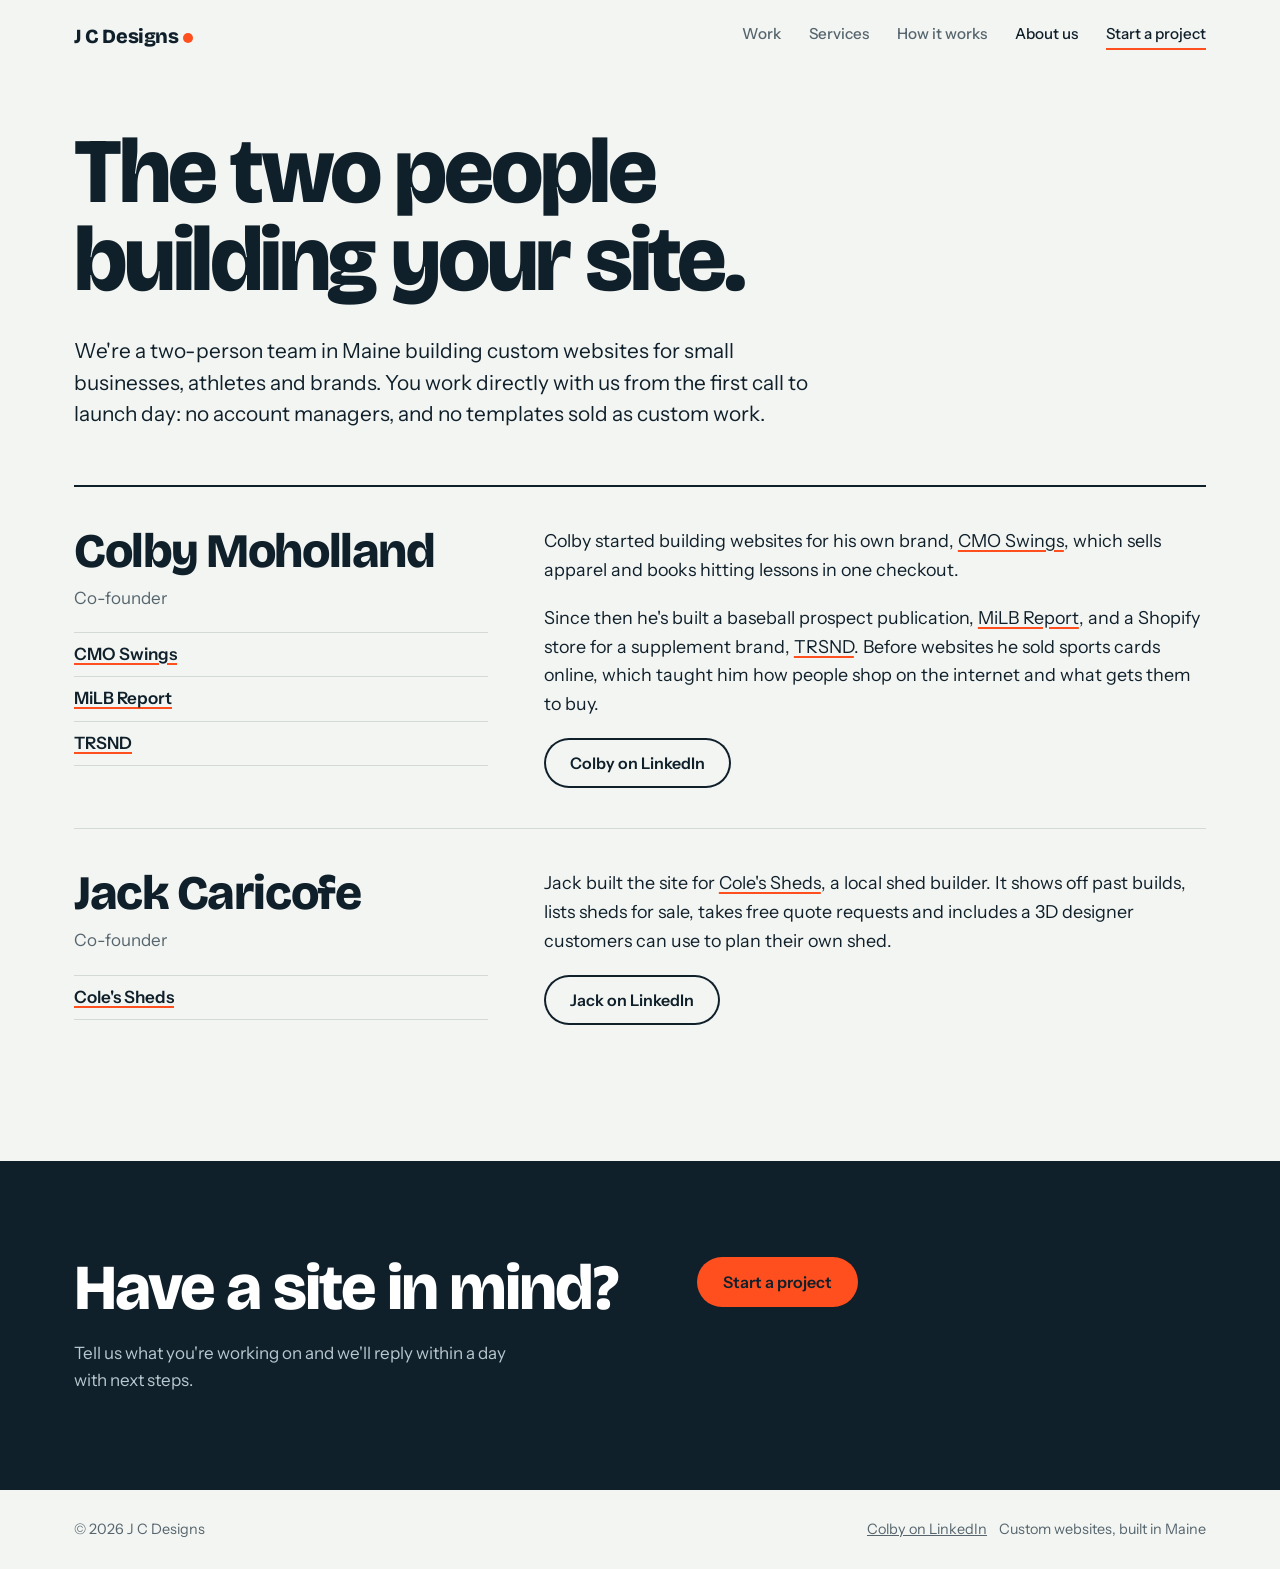
==== about.html @ 10599d2a "Launch J C Designs site" ====
<!doctype html>
<html lang="en">
<head>
<meta charset="utf-8">
<meta name="viewport" content="width=device-width, initial-scale=1">
<title>About us | J C Designs</title>
<meta name="description" content="Colby Moholland and Jack Caricofe build custom websites for small businesses, athletes and brands from Maine.">
<link rel="preconnect" href="https://fonts.googleapis.com">
<link rel="preconnect" href="https://fonts.gstatic.com" crossorigin>
<link href="https://fonts.googleapis.com/css2?family=Bricolage+Grotesque:opsz,wght@12..96,400;12..96,600;12..96,800&family=Instrument+Sans:wght@400;500;600&display=swap" rel="stylesheet">
<link rel="stylesheet" href="styles.css">
</head>
<body>

<header class="site">
  <div class="wrap">
    <a class="logo" href="index.html">J C Designs<span aria-hidden="true"></span></a>
    <nav class="links" aria-label="Main">
      <a href="index.html#work">Work</a>
      <a href="index.html#services">Services</a>
      <a href="index.html#process">How it works</a>
      <a href="about.html" aria-current="page" style="color:var(--ink)">About us</a>
      <a class="nav-cta" href="index.html#contact">Start a project</a>
    </nav>
  </div>
</header>

<main>
  <div class="about-hero wrap">
    <h1>The two people building your site.</h1>
    <p>We're a two-person team in Maine building custom websites for small businesses, athletes and brands. You work directly with us from the first call to launch day: no account managers, and no templates sold as custom work.</p>
  </div>

  <div class="team wrap">
    <section class="person" aria-labelledby="colby">
      <div>
        <h2 id="colby">Colby Moholland</h2>
        <p class="role">Co-founder</p>
        <ul class="built" aria-label="Sites Colby built">
          <li><a href="https://cmoswings.com" target="_blank" rel="noopener">CMO Swings</a></li>
          <li><a href="https://milbreport.com" target="_blank" rel="noopener">MiLB Report</a></li>
          <li><a href="https://trsnd.com" target="_blank" rel="noopener">TRSND</a></li>
        </ul>
      </div>
      <div class="bio">
        <p>Colby started building websites for his own brand, <a href="https://cmoswings.com" target="_blank" rel="noopener">CMO Swings</a>, which sells apparel and books hitting lessons in one checkout.</p>
        <p>Since then he's built a baseball prospect publication, <a href="https://milbreport.com" target="_blank" rel="noopener">MiLB Report</a>, and a Shopify store for a supplement brand, <a href="https://trsnd.com" target="_blank" rel="noopener">TRSND</a>. Before websites he sold sports cards online, which taught him how people shop on the internet and what gets them to buy.</p>
        <a class="btn line" href="https://www.linkedin.com/in/colby-moholland-ba1946391/" target="_blank" rel="noopener">Colby on LinkedIn</a>
      </div>
    </section>

    <section class="person" aria-labelledby="jack">
      <div>
        <h2 id="jack">Jack Caricofe</h2>
        <p class="role">Co-founder</p>
        <ul class="built" aria-label="Sites Jack built">
          <li><a href="https://www.colessheds.com" target="_blank" rel="noopener">Cole's Sheds</a></li>
        </ul>
      </div>
      <div class="bio">
        <p>Jack built the site for <a href="https://www.colessheds.com" target="_blank" rel="noopener">Cole's Sheds</a>, a local shed builder. It shows off past builds, lists sheds for sale, takes free quote requests and includes a 3D designer customers can use to plan their own shed.</p>
        <a class="btn line" href="https://www.linkedin.com/in/jack-caricofe-293b00419/" target="_blank" rel="noopener">Jack on LinkedIn</a>
      </div>
    </section>
  </div>
</main>

<section class="contact">
  <div class="wrap">
    <div>
      <h2>Have a site in mind?</h2>
      <p>Tell us what you're working on and we'll reply within a day with next steps.</p>
    </div>
    <div><a class="btn signal" href="index.html#contact">Start a project</a></div>
  </div>
</section>

<footer>
  <div class="wrap">
    <span>&copy; 2026 J C Designs</span>
    <span><a href="https://www.linkedin.com/in/colby-moholland-ba1946391/" target="_blank" rel="noopener">Colby on LinkedIn</a> &nbsp;&nbsp; Custom websites, built in Maine</span>
  </div>
</footer>

</body>
</html>
---- styles.css ----
/*
  BUSINESS NAME: the working name appears in the <title>, header logo and
  footer of index.html and about.html. Search for "J C Designs".
*/
:root {
  --paper: #F3F5F2;
  --ink: #10202B;
  --slate: #56656D;
  --line: #D3DAD6;
  --signal: #FF4F1F;
  --white: #FFFFFF;
  --display: "Bricolage Grotesque", system-ui, sans-serif;
  --body: "Instrument Sans", system-ui, sans-serif;
  --wrap: 1180px;
}
* { box-sizing: border-box; }
html { scroll-behavior: smooth; }
@media (prefers-reduced-motion: reduce) { html { scroll-behavior: auto; } * { transition: none !important; animation: none !important; } }
body { margin: 0; background: var(--paper); color: var(--ink); font: 400 1.0625rem/1.6 var(--body); -webkit-font-smoothing: antialiased; }
a { color: inherit; }
:focus-visible { outline: 3px solid var(--signal); outline-offset: 3px; border-radius: 4px; }
.wrap { max-width: var(--wrap); margin: 0 auto; padding: 0 24px; }
@media (max-width: 600px) { .wrap { padding: 0 16px; } }

/* Header */
header.site { padding: 22px 0; }
header.site .wrap { display: flex; align-items: center; justify-content: space-between; gap: 16px; }
.logo { font: 800 1.25rem/1 var(--display); letter-spacing: -0.02em; text-decoration: none; }
.logo span { display: inline-block; width: 10px; height: 10px; background: var(--signal); border-radius: 50%; margin-left: 4px; }
nav.links { display: flex; gap: 28px; font-weight: 500; font-size: 0.95rem; }
nav.links a { text-decoration: none; color: var(--slate); }
nav.links a:hover { color: var(--ink); }
@media (max-width: 720px) { nav.links a:not(.nav-cta) { display: none; } }
.nav-cta { color: var(--ink) !important; border-bottom: 2px solid var(--signal); padding-bottom: 2px; }

/* Hero */
.hero { padding-top: 56px; padding-bottom: 40px; }
.hero h1 { font: 800 clamp(2.6rem, 7.2vw, 6rem)/0.95 var(--display); letter-spacing: -0.035em; margin: 0; max-width: 13ch; }
.hero-row { display: flex; justify-content: space-between; align-items: flex-end; gap: 40px; margin-top: 32px; flex-wrap: wrap; }
.hero p { margin: 0; max-width: 46ch; font-size: 1.15rem; color: var(--slate); }
.btn { display: inline-block; background: var(--ink); color: var(--white); text-decoration: none; font: 600 1rem/1 var(--body); padding: 17px 26px; border-radius: 999px; transition: background .15s; }
.btn:hover { background: #22394A; }
.btn.signal { background: var(--signal); color: var(--ink); }
.btn.signal:hover { background: #FF6A40; }

/* Work */
.work { padding: 40px 0 96px; }
.work h2 { font: 800 clamp(2rem, 4.4vw, 3.4rem)/1 var(--display); letter-spacing: -0.03em; margin: 0 0 32px; }
.projects { list-style: none; margin: 0; padding: 0; border-top: 2px solid var(--ink); }
.project { display: grid; grid-template-columns: minmax(0, 1.1fr) minmax(0, 1.6fr) 9.5rem; gap: 32px; align-items: baseline; padding: 28px 0; border-bottom: 1px solid var(--line); }
.project h3 { font: 800 clamp(1.6rem, 3vw, 2.3rem)/1.05 var(--display); letter-spacing: -0.02em; margin: 0; }
.project h3 a { text-decoration: none; }
.project h3 a:hover { text-decoration: underline; text-decoration-color: var(--signal); text-decoration-thickness: 3px; text-underline-offset: 6px; }
.project p { margin: 0 0 6px; color: var(--slate); max-width: 52ch; }
.project .what { font-size: 0.9rem; font-weight: 500; }
.project .visit { justify-self: end; font-weight: 600; white-space: nowrap; text-decoration-color: var(--signal); text-decoration-thickness: 2px; text-underline-offset: 4px; }
@media (max-width: 860px) {
  .project { grid-template-columns: 1fr; gap: 10px; }
  .project .visit { justify-self: start; }
}

/* Sections */
section.block { padding: 88px 0; border-top: 1px solid var(--line); }
.block h2 { font: 800 clamp(2rem, 4.4vw, 3.4rem)/1 var(--display); letter-spacing: -0.03em; margin: 0 0 40px; max-width: 18ch; }
.services { display: grid; grid-template-columns: repeat(2, 1fr); gap: 36px 64px; }
.services h3 { font: 600 1.3rem/1.2 var(--display); margin: 0 0 8px; }
.services p { margin: 0; color: var(--slate); max-width: 46ch; }
@media (max-width: 720px) { .services { grid-template-columns: 1fr; } }

.steps { list-style: none; margin: 0; padding: 0; display: grid; grid-template-columns: repeat(3, 1fr); gap: 48px; counter-reset: s; }
.steps li { counter-increment: s; }
.steps li::before { content: counter(s); display: block; font: 800 3.6rem/1 var(--display); color: var(--signal); margin-bottom: 14px; }
.steps h3 { font: 600 1.3rem/1.2 var(--display); margin: 0 0 8px; }
.steps p { margin: 0; color: var(--slate); }
@media (max-width: 860px) { .steps { grid-template-columns: 1fr; gap: 36px; } }

/* Contact */
.contact { background: var(--ink); color: var(--white); padding: 96px 0; }
.contact .wrap { display: grid; grid-template-columns: 1.1fr 1fr; gap: 64px; align-items: start; }
.contact h2 { font: 800 clamp(2.2rem, 5vw, 4rem)/0.98 var(--display); letter-spacing: -0.03em; margin: 0 0 20px; }
.contact p { color: #B9C7CE; max-width: 42ch; margin: 0; }
form { display: grid; gap: 14px; }
label { font-size: 0.9rem; font-weight: 500; color: #D7E1E6; display: grid; gap: 6px; }
input, textarea, select { font: 400 1rem/1.4 var(--body); color: var(--white); background: #1A2F3D; border: 1px solid #2D4656; border-radius: 10px; padding: 13px 14px; width: 100%; }
textarea { min-height: 120px; resize: vertical; }
input:focus, textarea:focus, select:focus { outline: none; border-color: var(--signal); }
form .btn { justify-self: start; border: 0; cursor: pointer; }
@media (max-width: 860px) { .contact .wrap { grid-template-columns: 1fr; gap: 40px; } }

footer { padding: 28px 0; font-size: 0.9rem; color: var(--slate); }
footer .wrap { display: flex; justify-content: space-between; gap: 16px; flex-wrap: wrap; }

/* About page */
.about-hero { padding-top: 56px; padding-bottom: 32px; }
.about-hero h1 { font: 800 clamp(2.6rem, 7.2vw, 6rem)/0.95 var(--display); letter-spacing: -0.035em; margin: 0 0 32px; max-width: 13ch; }
.about-hero p { margin: 0; font-size: 1.3rem; line-height: 1.5; max-width: 54ch; }
.team { padding-top: 24px; padding-bottom: 96px; }
.person { display: grid; grid-template-columns: minmax(0, 1fr) minmax(0, 1.6fr); gap: 56px; padding: 40px 0; border-top: 2px solid var(--ink); }
.person + .person { border-top-width: 1px; border-top-color: var(--line); }
.person h2 { font: 800 clamp(2rem, 4vw, 3rem)/1 var(--display); letter-spacing: -0.03em; margin: 0 0 10px; }
.person .role { color: var(--slate); margin: 0 0 20px; }
.person .built { margin: 0; padding: 0; list-style: none; }
.person .built li { padding: 8px 0; border-bottom: 1px solid var(--line); font-weight: 600; }
.person .built li:first-child { border-top: 1px solid var(--line); }
.person .bio p { margin: 0 0 1.1em; font-size: 1.12rem; max-width: 58ch; }
.person a { text-decoration-color: var(--signal); text-decoration-thickness: 2px; text-underline-offset: 3px; }
.btn.line { background: transparent; color: var(--ink); box-shadow: inset 0 0 0 2px var(--ink); text-decoration: none; }
.btn.line:hover { background: var(--ink); color: var(--white); }
@media (max-width: 860px) { .person { grid-template-columns: 1fr; gap: 24px; } }

/* Contact form status */
.form-status { margin: 0; min-height: 1.5em; font-weight: 500; color: #D7E1E6; }
.form-status[data-state="sent"] { color: #8FE3B0; }
.form-status[data-state="error"] { color: #FFB199; }
form .btn:disabled { opacity: .7; cursor: default; }
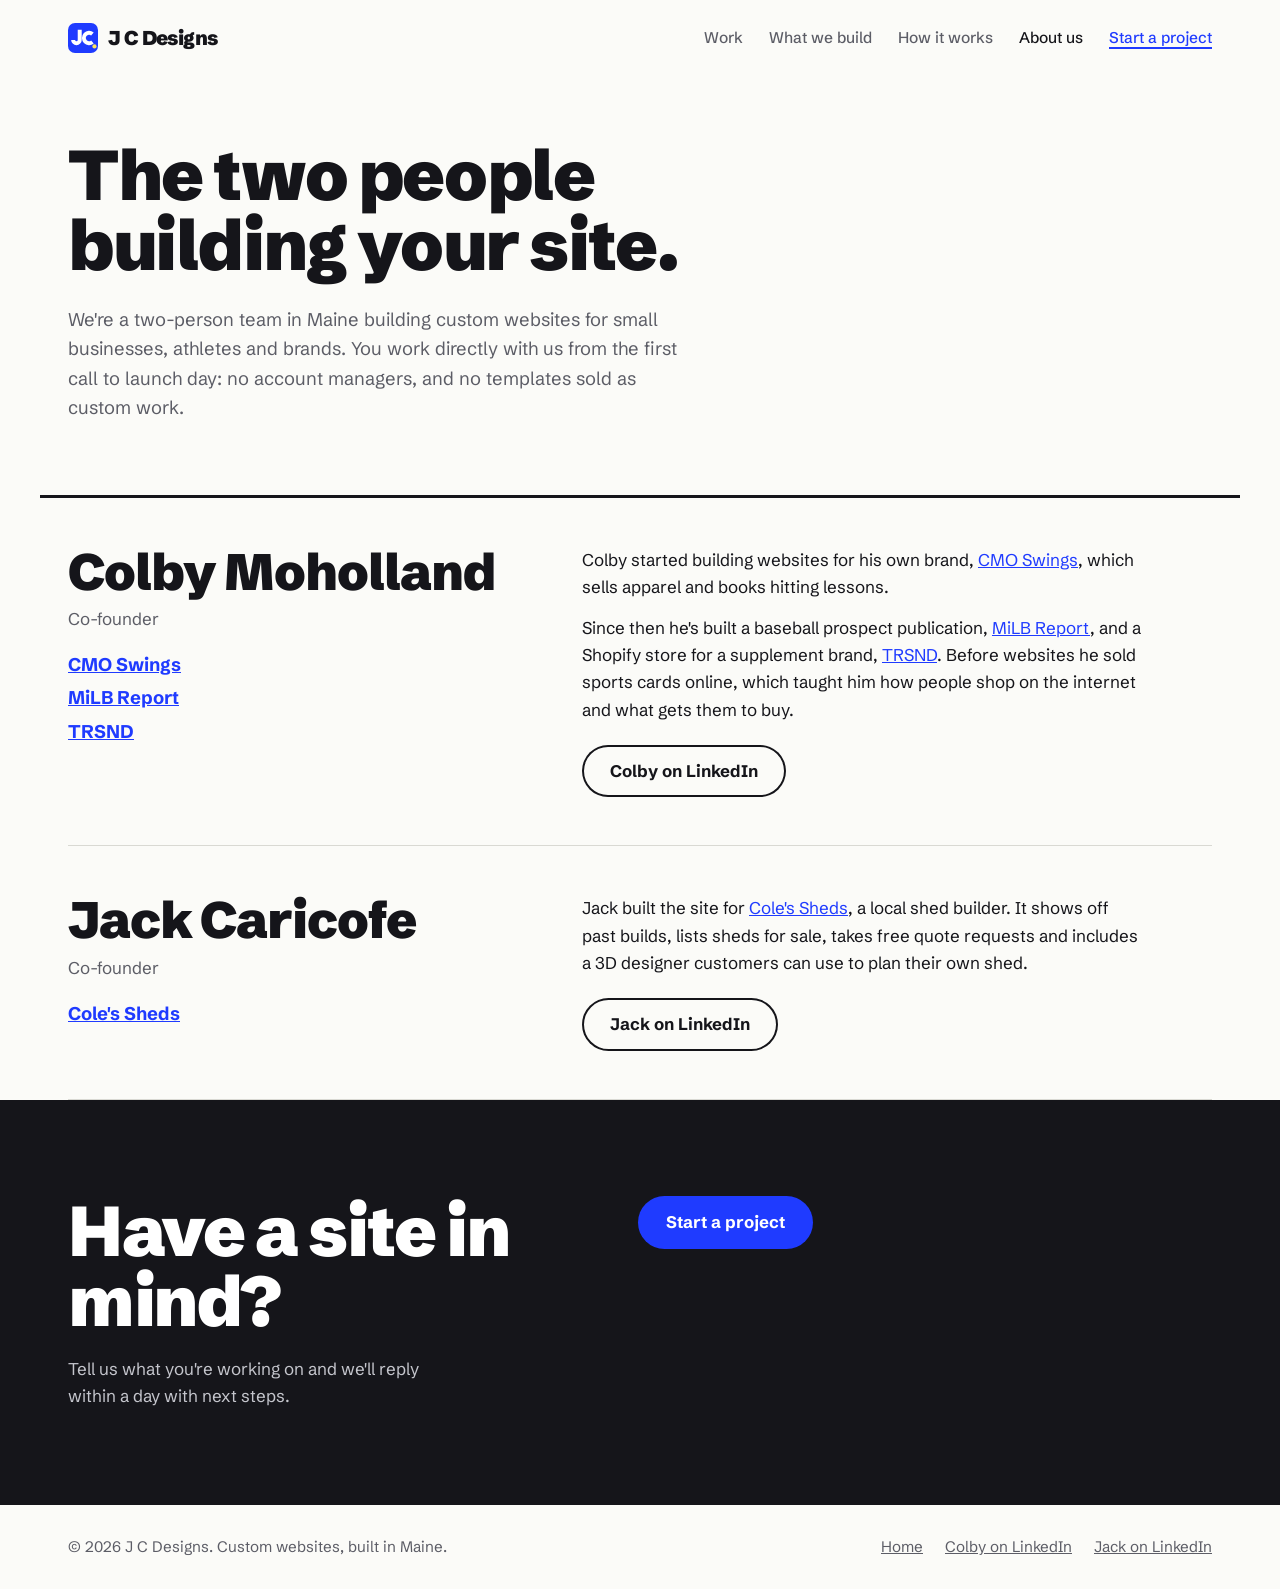
==== commit c5772a60: "Redesign About page to match" ====
--- a/about.html
+++ b/about.html
@@ -7,19 +7,21 @@
 <meta name="description" content="Colby Moholland and Jack Caricofe build custom websites for small businesses, athletes and brands from Maine.">
 <link rel="preconnect" href="https://fonts.googleapis.com">
 <link rel="preconnect" href="https://fonts.gstatic.com" crossorigin>
-<link href="https://fonts.googleapis.com/css2?family=Bricolage+Grotesque:opsz,wght@12..96,400;12..96,600;12..96,800&family=Instrument+Sans:wght@400;500;600&display=swap" rel="stylesheet">
+<link href="https://fonts.googleapis.com/css2?family=Schibsted+Grotesk:wght@400;500;700;900&display=swap" rel="stylesheet">
+<link rel="icon" href="favicon.svg" type="image/svg+xml">
+<link rel="apple-touch-icon" href="apple-touch-icon.png">
 <link rel="stylesheet" href="styles.css">
 </head>
 <body>
 
 <header class="site">
   <div class="wrap">
-    <a class="logo" href="index.html">J C Designs<span aria-hidden="true"></span></a>
+    <a class="logo" href="index.html"><img src="favicon.svg" alt="">J C Designs</a>
     <nav class="links" aria-label="Main">
       <a href="index.html#work">Work</a>
-      <a href="index.html#services">Services</a>
+      <a href="index.html#services">What we build</a>
       <a href="index.html#process">How it works</a>
-      <a href="about.html" aria-current="page" style="color:var(--ink)">About us</a>
+      <a href="about.html" aria-current="page">About us</a>
       <a class="nav-cta" href="index.html#contact">Start a project</a>
     </nav>
   </div>
@@ -43,7 +45,7 @@
         </ul>
       </div>
       <div class="bio">
-        <p>Colby started building websites for his own brand, <a href="https://cmoswings.com" target="_blank" rel="noopener">CMO Swings</a>, which sells apparel and books hitting lessons in one checkout.</p>
+        <p>Colby started building websites for his own brand, <a href="https://cmoswings.com" target="_blank" rel="noopener">CMO Swings</a>, which sells apparel and books hitting lessons.</p>
         <p>Since then he's built a baseball prospect publication, <a href="https://milbreport.com" target="_blank" rel="noopener">MiLB Report</a>, and a Shopify store for a supplement brand, <a href="https://trsnd.com" target="_blank" rel="noopener">TRSND</a>. Before websites he sold sports cards online, which taught him how people shop on the internet and what gets them to buy.</p>
         <a class="btn line" href="https://www.linkedin.com/in/colby-moholland-ba1946391/" target="_blank" rel="noopener">Colby on LinkedIn</a>
       </div>
@@ -71,14 +73,14 @@
       <h2>Have a site in mind?</h2>
       <p>Tell us what you're working on and we'll reply within a day with next steps.</p>
     </div>
-    <div><a class="btn signal" href="index.html#contact">Start a project</a></div>
+    <div><a class="btn" href="index.html#contact">Start a project</a></div>
   </div>
 </section>
 
 <footer>
   <div class="wrap">
-    <span>&copy; 2026 J C Designs</span>
-    <span><a href="https://www.linkedin.com/in/colby-moholland-ba1946391/" target="_blank" rel="noopener">Colby on LinkedIn</a> &nbsp;&nbsp; Custom websites, built in Maine</span>
+    <span>&copy; 2026 J C Designs. Custom websites, built in Maine.</span>
+    <nav aria-label="Footer"><a href="index.html">Home</a><a href="https://www.linkedin.com/in/colby-moholland-ba1946391/" target="_blank" rel="noopener">Colby on LinkedIn</a><a href="https://www.linkedin.com/in/jack-caricofe-293b00419/" target="_blank" rel="noopener">Jack on LinkedIn</a></nav>
   </div>
 </footer>
 
--- a/styles.css
+++ b/styles.css
@@ -1,115 +1,139 @@
 /*
-  BUSINESS NAME: the working name appears in the <title>, header logo and
-  footer of index.html and about.html. Search for "J C Designs".
+  J C Designs. Concept: the address bar. Domains are the work, so they are set big, in hyperlink blue,
+  and turn violet once you've visited them, like any link. Selection yellow is used once: for "your" site.
+  BUSINESS NAME: appears in the <title>, header logo and footer of index.html and about.html. Search for "J C Designs".
 */
 :root {
-  --paper: #F3F5F2;
-  --ink: #10202B;
-  --slate: #56656D;
-  --line: #D3DAD6;
-  --signal: #FF4F1F;
-  --white: #FFFFFF;
-  --display: "Bricolage Grotesque", system-ui, sans-serif;
-  --body: "Instrument Sans", system-ui, sans-serif;
-  --wrap: 1180px;
+  --paper: #fbfbf8;
+  --ink: #15151a;
+  --gray: #5c5d66;
+  --rule: #d9d9d3;
+  --link: #1f3bff;
+  --visited: #6b2bd9;
+  --select: #ffe45c;
+  --font: "Schibsted Grotesk", "Helvetica Neue", Arial, sans-serif;
+  --wrap: 1200px;
 }
 * { box-sizing: border-box; }
 html { scroll-behavior: smooth; }
-@media (prefers-reduced-motion: reduce) { html { scroll-behavior: auto; } * { transition: none !important; animation: none !important; } }
-body { margin: 0; background: var(--paper); color: var(--ink); font: 400 1.0625rem/1.6 var(--body); -webkit-font-smoothing: antialiased; }
+@media (prefers-reduced-motion: reduce) { html { scroll-behavior: auto; } }
+body { margin: 0; background: var(--paper); color: var(--ink); font: 400 1.0625rem/1.6 var(--font); -webkit-font-smoothing: antialiased; }
 a { color: inherit; }
-:focus-visible { outline: 3px solid var(--signal); outline-offset: 3px; border-radius: 4px; }
-.wrap { max-width: var(--wrap); margin: 0 auto; padding: 0 24px; }
-@media (max-width: 600px) { .wrap { padding: 0 16px; } }
+::selection { background: var(--select); color: var(--ink); }
+:focus-visible { outline: 3px solid var(--link); outline-offset: 3px; border-radius: 4px; }
+.wrap { max-width: var(--wrap); margin: 0 auto; padding: 0 28px; }
+@media (max-width: 600px) { .wrap { padding: 0 18px; } }
+.sr { position: absolute; width: 1px; height: 1px; overflow: hidden; clip: rect(0 0 0 0); white-space: nowrap; }
+h1, h2, h3 { margin: 0; letter-spacing: -0.02em; }
 
 /* Header */
 header.site { padding: 22px 0; }
 header.site .wrap { display: flex; align-items: center; justify-content: space-between; gap: 16px; }
-.logo { font: 800 1.25rem/1 var(--display); letter-spacing: -0.02em; text-decoration: none; }
-.logo span { display: inline-block; width: 10px; height: 10px; background: var(--signal); border-radius: 50%; margin-left: 4px; }
-nav.links { display: flex; gap: 28px; font-weight: 500; font-size: 0.95rem; }
-nav.links a { text-decoration: none; color: var(--slate); }
-nav.links a:hover { color: var(--ink); }
-@media (max-width: 720px) { nav.links a:not(.nav-cta) { display: none; } }
-.nav-cta { color: var(--ink) !important; border-bottom: 2px solid var(--signal); padding-bottom: 2px; }
+.logo { display: flex; align-items: center; gap: 10px; font-weight: 900; font-size: 1.25rem; text-decoration: none; letter-spacing: -0.03em; }
+.logo img { width: 30px; height: 30px; }
+nav.links { display: flex; align-items: center; gap: 26px; font-weight: 500; font-size: 0.97rem; }
+nav.links a { text-decoration: none; color: var(--gray); }
+nav.links a:hover, nav.links a[aria-current="page"] { color: var(--ink); }
+nav.links .nav-cta { color: var(--link); text-decoration: underline; text-underline-offset: 4px; text-decoration-thickness: 2px; }
+@media (max-width: 760px) { nav.links a:not(.nav-cta) { display: none; } }
 
-/* Hero */
-.hero { padding-top: 56px; padding-bottom: 40px; }
-.hero h1 { font: 800 clamp(2.6rem, 7.2vw, 6rem)/0.95 var(--display); letter-spacing: -0.035em; margin: 0; max-width: 13ch; }
-.hero-row { display: flex; justify-content: space-between; align-items: flex-end; gap: 40px; margin-top: 32px; flex-wrap: wrap; }
-.hero p { margin: 0; max-width: 46ch; font-size: 1.15rem; color: var(--slate); }
-.btn { display: inline-block; background: var(--ink); color: var(--white); text-decoration: none; font: 600 1rem/1 var(--body); padding: 17px 26px; border-radius: 999px; transition: background .15s; }
-.btn:hover { background: #22394A; }
-.btn.signal { background: var(--signal); color: var(--ink); }
-.btn.signal:hover { background: #FF6A40; }
+/* Hero: the address bar */
+.hero { padding-top: 64px; padding-bottom: 96px; }
+.bar { display: flex; align-items: center; gap: 0.32em; border: 3px solid var(--ink); border-radius: 999px; padding: 0.32em 0.6em; font-weight: 700; font-size: clamp(1.4rem, 5.6vw, 4.6rem); line-height: 1.1; letter-spacing: -0.035em; white-space: nowrap; overflow: hidden; background: #fff; }
+.bar svg { flex: 0 0 auto; width: 0.5em; height: 0.5em; color: var(--gray); }
+.bar .scheme { color: #a5a6ad; font-weight: 500; }
+.bar a { color: var(--link); text-decoration: none; border-radius: 0.08em; }
+.bar a.yours { background: var(--select); color: var(--ink); }
+.caret { display: inline-block; width: 0.06em; height: 0.95em; background: var(--ink); margin-left: -0.22em; }
+@media (prefers-reduced-motion: no-preference) { .caret { animation: blink 1.05s steps(1) infinite; } }
+@keyframes blink { 50% { opacity: 0; } }
+.hero h1 { font-weight: 900; font-size: clamp(2.2rem, 5vw, 4.25rem); line-height: 1.02; max-width: 17ch; margin-top: 56px; }
+.hero-row { display: flex; justify-content: space-between; align-items: flex-end; gap: 32px 48px; margin-top: 28px; flex-wrap: wrap; }
+.hero p { margin: 0; max-width: 48ch; font-size: 1.15rem; color: var(--gray); }
 
-/* Work */
-.work { padding: 40px 0 96px; }
-.work h2 { font: 800 clamp(2rem, 4.4vw, 3.4rem)/1 var(--display); letter-spacing: -0.03em; margin: 0 0 32px; }
-.projects { list-style: none; margin: 0; padding: 0; border-top: 2px solid var(--ink); }
-.project { display: grid; grid-template-columns: minmax(0, 1.1fr) minmax(0, 1.6fr) 9.5rem; gap: 32px; align-items: baseline; padding: 28px 0; border-bottom: 1px solid var(--line); }
-.project h3 { font: 800 clamp(1.6rem, 3vw, 2.3rem)/1.05 var(--display); letter-spacing: -0.02em; margin: 0; }
-.project h3 a { text-decoration: none; }
-.project h3 a:hover { text-decoration: underline; text-decoration-color: var(--signal); text-decoration-thickness: 3px; text-underline-offset: 6px; }
-.project p { margin: 0 0 6px; color: var(--slate); max-width: 52ch; }
-.project .what { font-size: 0.9rem; font-weight: 500; }
-.project .visit { justify-self: end; font-weight: 600; white-space: nowrap; text-decoration-color: var(--signal); text-decoration-thickness: 2px; text-underline-offset: 4px; }
-@media (max-width: 860px) {
-  .project { grid-template-columns: 1fr; gap: 10px; }
-  .project .visit { justify-self: start; }
-}
+.btn { display: inline-block; background: var(--link); color: #fff; text-decoration: none; font: 700 1.05rem/1 var(--font); padding: 18px 28px; border-radius: 999px; border: 0; cursor: pointer; }
+.btn:hover { background: #172fd6; }
+.btn.line { background: transparent; color: var(--ink); box-shadow: inset 0 0 0 2px var(--ink); }
+.btn.line:hover { background: var(--ink); color: #fff; }
+.btn:disabled { opacity: .5; cursor: default; }
 
 /* Sections */
-section.block { padding: 88px 0; border-top: 1px solid var(--line); }
-.block h2 { font: 800 clamp(2rem, 4.4vw, 3.4rem)/1 var(--display); letter-spacing: -0.03em; margin: 0 0 40px; max-width: 18ch; }
-.services { display: grid; grid-template-columns: repeat(2, 1fr); gap: 36px 64px; }
-.services h3 { font: 600 1.3rem/1.2 var(--display); margin: 0 0 8px; }
-.services p { margin: 0; color: var(--slate); max-width: 46ch; }
-@media (max-width: 720px) { .services { grid-template-columns: 1fr; } }
+section.block { padding: 96px 0; border-top: 1px solid var(--rule); }
+.block > .wrap > h2, .about-hero h1 { font-weight: 900; font-size: clamp(2.4rem, 5.5vw, 4.5rem); line-height: 1; margin-bottom: 48px; }
 
-.steps { list-style: none; margin: 0; padding: 0; display: grid; grid-template-columns: repeat(3, 1fr); gap: 48px; counter-reset: s; }
+/* Work: the domains are the work */
+.projects { list-style: none; margin: 0; padding: 0; border-top: 3px solid var(--ink); }
+.project { display: grid; grid-template-columns: minmax(0, 1.35fr) minmax(0, 1fr); gap: 12px 48px; padding: 34px 0; border-bottom: 1px solid var(--rule); align-items: baseline; }
+.domain { font-weight: 700; font-size: clamp(2rem, 5.6vw, 4.6rem); line-height: 1.02; letter-spacing: -0.04em; color: var(--link); text-decoration: underline; text-decoration-thickness: 0.06em; text-underline-offset: 0.12em; overflow-wrap: anywhere; }
+.domain:visited { color: var(--visited); }
+.domain:hover { text-decoration-thickness: 0.1em; }
+.project h3 { font-size: 1.3rem; font-weight: 700; }
+.project p { margin: 6px 0 0; color: var(--gray); max-width: 44ch; }
+.project .what { margin-top: 12px; font-size: 0.95rem; color: var(--ink); }
+.project .who { font-size: 0.95rem; color: var(--gray); margin-top: 2px; }
+.visited-note { margin-top: 20px; color: var(--gray); font-size: 0.95rem; }
+.visited-note span { color: var(--visited); text-decoration: underline; }
+
+/* Services */
+.services { display: grid; grid-template-columns: repeat(2, minmax(0, 1fr)); gap: 44px 64px; }
+.services h3 { font-size: 1.5rem; font-weight: 700; }
+.services p { margin: 8px 0 0; color: var(--gray); max-width: 46ch; }
+
+/* Steps: a real sequence */
+.steps { list-style: none; counter-reset: s; margin: 0; padding: 0; display: grid; grid-template-columns: repeat(3, minmax(0, 1fr)); gap: 40px; }
 .steps li { counter-increment: s; }
-.steps li::before { content: counter(s); display: block; font: 800 3.6rem/1 var(--display); color: var(--signal); margin-bottom: 14px; }
-.steps h3 { font: 600 1.3rem/1.2 var(--display); margin: 0 0 8px; }
-.steps p { margin: 0; color: var(--slate); }
-@media (max-width: 860px) { .steps { grid-template-columns: 1fr; gap: 36px; } }
+.steps li::before { content: counter(s); display: block; font-weight: 900; font-size: 4.5rem; line-height: 1; color: var(--link); margin-bottom: 18px; letter-spacing: -0.04em; }
+.steps h3 { font-size: 1.4rem; font-weight: 700; }
+.steps p { margin: 8px 0 0; color: var(--gray); }
 
 /* Contact */
-.contact { background: var(--ink); color: var(--white); padding: 96px 0; }
-.contact .wrap { display: grid; grid-template-columns: 1.1fr 1fr; gap: 64px; align-items: start; }
-.contact h2 { font: 800 clamp(2.2rem, 5vw, 4rem)/0.98 var(--display); letter-spacing: -0.03em; margin: 0 0 20px; }
-.contact p { color: #B9C7CE; max-width: 42ch; margin: 0; }
-form { display: grid; gap: 14px; }
-label { font-size: 0.9rem; font-weight: 500; color: #D7E1E6; display: grid; gap: 6px; }
-input, textarea, select { font: 400 1rem/1.4 var(--body); color: var(--white); background: #1A2F3D; border: 1px solid #2D4656; border-radius: 10px; padding: 13px 14px; width: 100%; }
-textarea { min-height: 120px; resize: vertical; }
-input:focus, textarea:focus, select:focus { outline: none; border-color: var(--signal); }
-form .btn { justify-self: start; border: 0; cursor: pointer; }
-@media (max-width: 860px) { .contact .wrap { grid-template-columns: 1fr; gap: 40px; } }
+.contact { background: var(--ink); color: #fff; padding: 96px 0; }
+.contact .wrap { display: grid; grid-template-columns: minmax(0, 1fr) minmax(0, 1.1fr); gap: 48px; align-items: start; }
+.contact h2 { font-weight: 900; font-size: clamp(2.4rem, 5.5vw, 4.5rem); line-height: 1; }
+.contact p { color: #c5c6cd; max-width: 40ch; margin: 18px 0 0; }
+.contact a.mail { color: #fff; }
+form { display: grid; gap: 16px; }
+label { display: grid; gap: 6px; font-weight: 500; font-size: 0.97rem; }
+input, select, textarea { font: 400 1rem var(--font); color: var(--ink); background: #fff; border: 2px solid transparent; border-radius: 12px; padding: 13px 14px; width: 100%; }
+textarea { min-height: 130px; resize: vertical; }
+input:focus, select:focus, textarea:focus { outline: none; border-color: var(--select); }
+.contact .btn { justify-self: start; }
+.form-status { margin: 0; min-height: 1.5em; font-weight: 500; }
+.form-status[data-state="error"] { color: #ffb4a8; }
+.form-status[data-state="sent"] { color: var(--select); }
 
-footer { padding: 28px 0; font-size: 0.9rem; color: var(--slate); }
-footer .wrap { display: flex; justify-content: space-between; gap: 16px; flex-wrap: wrap; }
+/* About */
+.about-hero { padding-top: 64px; padding-bottom: 72px; }
+.about-hero h1 { margin-bottom: 24px; max-width: 16ch; }
+.about-hero p { max-width: 56ch; font-size: 1.15rem; color: var(--gray); margin: 0; }
+.team { display: grid; gap: 0; border-top: 3px solid var(--ink); }
+.person { display: grid; grid-template-columns: minmax(0, 1fr) minmax(0, 1.4fr); gap: 24px 64px; padding: 48px 0; border-bottom: 1px solid var(--rule); }
+.person h2 { font-weight: 900; font-size: clamp(2rem, 4vw, 3.2rem); line-height: 1; }
+.role { color: var(--gray); margin: 8px 0 18px; }
+.built { list-style: none; margin: 0; padding: 0; display: grid; gap: 4px; }
+.built a { color: var(--link); font-weight: 700; font-size: 1.15rem; }
+.built a:visited { color: var(--visited); }
+.bio p { margin: 0 0 14px; max-width: 56ch; }
+.bio a { color: var(--link); }
+.bio a:visited { color: var(--visited); }
+.bio .btn { margin-top: 8px; }
+.bio .btn.line, .bio .btn.line:visited { color: var(--ink); }
+.bio .btn.line:hover { color: #fff; }
 
-/* About page */
-.about-hero { padding-top: 56px; padding-bottom: 32px; }
-.about-hero h1 { font: 800 clamp(2.6rem, 7.2vw, 6rem)/0.95 var(--display); letter-spacing: -0.035em; margin: 0 0 32px; max-width: 13ch; }
-.about-hero p { margin: 0; font-size: 1.3rem; line-height: 1.5; max-width: 54ch; }
-.team { padding-top: 24px; padding-bottom: 96px; }
-.person { display: grid; grid-template-columns: minmax(0, 1fr) minmax(0, 1.6fr); gap: 56px; padding: 40px 0; border-top: 2px solid var(--ink); }
-.person + .person { border-top-width: 1px; border-top-color: var(--line); }
-.person h2 { font: 800 clamp(2rem, 4vw, 3rem)/1 var(--display); letter-spacing: -0.03em; margin: 0 0 10px; }
-.person .role { color: var(--slate); margin: 0 0 20px; }
-.person .built { margin: 0; padding: 0; list-style: none; }
-.person .built li { padding: 8px 0; border-bottom: 1px solid var(--line); font-weight: 600; }
-.person .built li:first-child { border-top: 1px solid var(--line); }
-.person .bio p { margin: 0 0 1.1em; font-size: 1.12rem; max-width: 58ch; }
-.person a { text-decoration-color: var(--signal); text-decoration-thickness: 2px; text-underline-offset: 3px; }
-.btn.line { background: transparent; color: var(--ink); box-shadow: inset 0 0 0 2px var(--ink); text-decoration: none; }
-.btn.line:hover { background: var(--ink); color: var(--white); }
-@media (max-width: 860px) { .person { grid-template-columns: 1fr; gap: 24px; } }
+footer { padding: 30px 0 calc(30px + env(safe-area-inset-bottom, 0px)); font-size: 0.95rem; color: var(--gray); }
+footer .wrap { display: flex; justify-content: space-between; gap: 12px 28px; flex-wrap: wrap; }
+footer nav { display: flex; gap: 22px; flex-wrap: wrap; }
 
-/* Contact form status */
-.form-status { margin: 0; min-height: 1.5em; font-weight: 500; color: #D7E1E6; }
-.form-status[data-state="sent"] { color: #8FE3B0; }
-.form-status[data-state="error"] { color: #FFB199; }
-form .btn:disabled { opacity: .7; cursor: default; }
+@media (max-width: 860px) {
+  .project, .person, .contact .wrap { grid-template-columns: 1fr; }
+  .services { grid-template-columns: 1fr; gap: 32px; }
+  .steps { grid-template-columns: 1fr; gap: 32px; }
+  .steps li::before { font-size: 3.5rem; margin-bottom: 8px; }
+  section.block, .contact { padding: 72px 0; }
+  .hero { padding-bottom: 72px; }
+  .hero h1 { margin-top: 40px; }
+}
+@media (max-width: 520px) {
+  .bar { border-width: 2px; }
+  .bar .scheme { display: none; }
+}
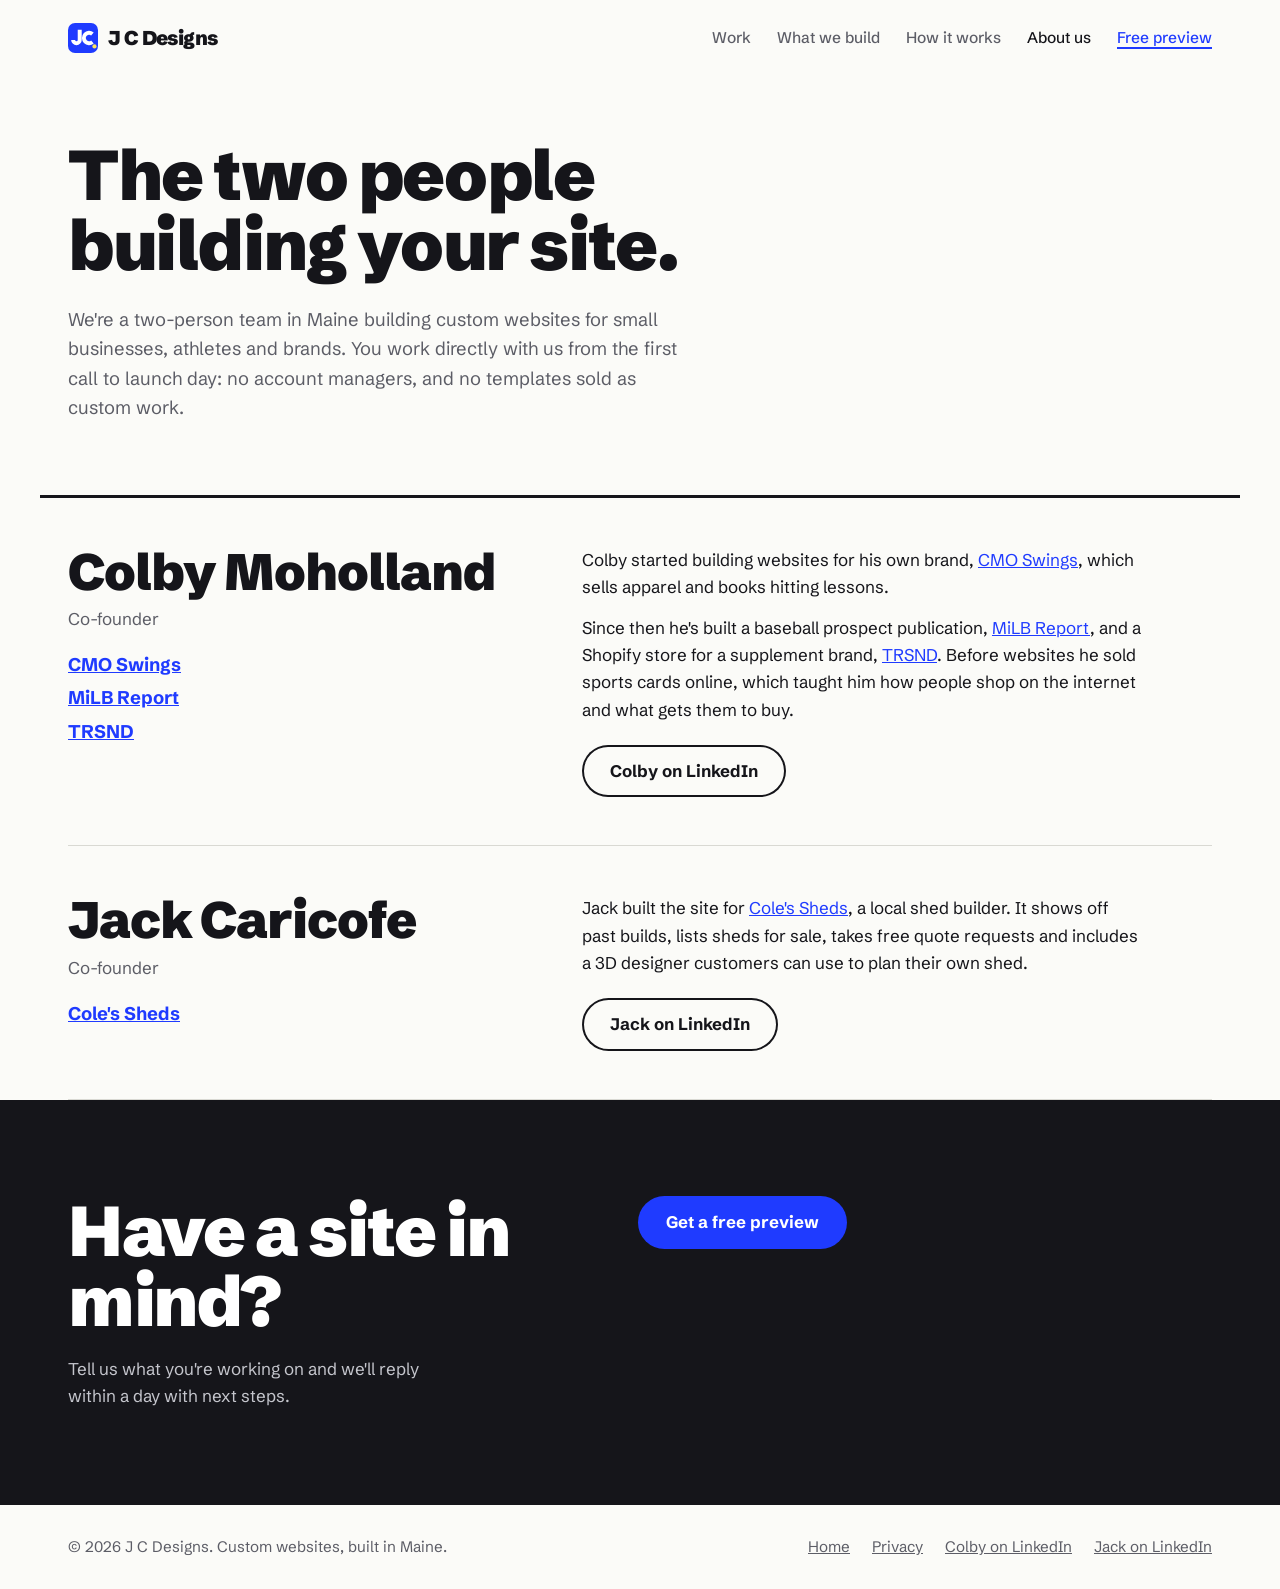
==== commit f88f13d0: "Add free preview offer, privacy policy, Meta Pixel setup" ====
--- a/about.html
+++ b/about.html
@@ -11,6 +11,15 @@
 <link rel="icon" href="favicon.svg" type="image/svg+xml">
 <link rel="apple-touch-icon" href="apple-touch-icon.png">
 <link rel="stylesheet" href="styles.css">
+<!-- META PIXEL: paste your Pixel ID between the quotes to turn on ad tracking. Empty = off. -->
+<script>
+  window.META_PIXEL_ID = '';
+  if (window.META_PIXEL_ID) {
+    !function(f,b,e,v,n,t,s){if(f.fbq)return;n=f.fbq=function(){n.callMethod?n.callMethod.apply(n,arguments):n.queue.push(arguments)};if(!f._fbq)f._fbq=n;n.push=n;n.loaded=!0;n.version='2.0';n.queue=[];t=b.createElement(e);t.async=!0;t.src=v;s=b.getElementsByTagName(e)[0];s.parentNode.insertBefore(t,s)}(window,document,'script','https://connect.facebook.net/en_US/fbevents.js');
+    fbq('init', window.META_PIXEL_ID);
+    fbq('track', 'PageView');
+  }
+</script>
 </head>
 <body>
 
@@ -22,7 +31,7 @@
       <a href="index.html#services">What we build</a>
       <a href="index.html#process">How it works</a>
       <a href="about.html" aria-current="page">About us</a>
-      <a class="nav-cta" href="index.html#contact">Start a project</a>
+      <a class="nav-cta" href="index.html#contact">Free preview</a>
     </nav>
   </div>
 </header>
@@ -73,14 +82,14 @@
       <h2>Have a site in mind?</h2>
       <p>Tell us what you're working on and we'll reply within a day with next steps.</p>
     </div>
-    <div><a class="btn" href="index.html#contact">Start a project</a></div>
+    <div><a class="btn" href="index.html#contact">Get a free preview</a></div>
   </div>
 </section>
 
 <footer>
   <div class="wrap">
     <span>&copy; 2026 J C Designs. Custom websites, built in Maine.</span>
-    <nav aria-label="Footer"><a href="index.html">Home</a><a href="https://www.linkedin.com/in/colby-moholland-ba1946391/" target="_blank" rel="noopener">Colby on LinkedIn</a><a href="https://www.linkedin.com/in/jack-caricofe-293b00419/" target="_blank" rel="noopener">Jack on LinkedIn</a></nav>
+    <nav aria-label="Footer"><a href="index.html">Home</a><a href="privacy.html">Privacy</a><a href="https://www.linkedin.com/in/colby-moholland-ba1946391/" target="_blank" rel="noopener">Colby on LinkedIn</a><a href="https://www.linkedin.com/in/jack-caricofe-293b00419/" target="_blank" rel="noopener">Jack on LinkedIn</a></nav>
   </div>
 </footer>
 
